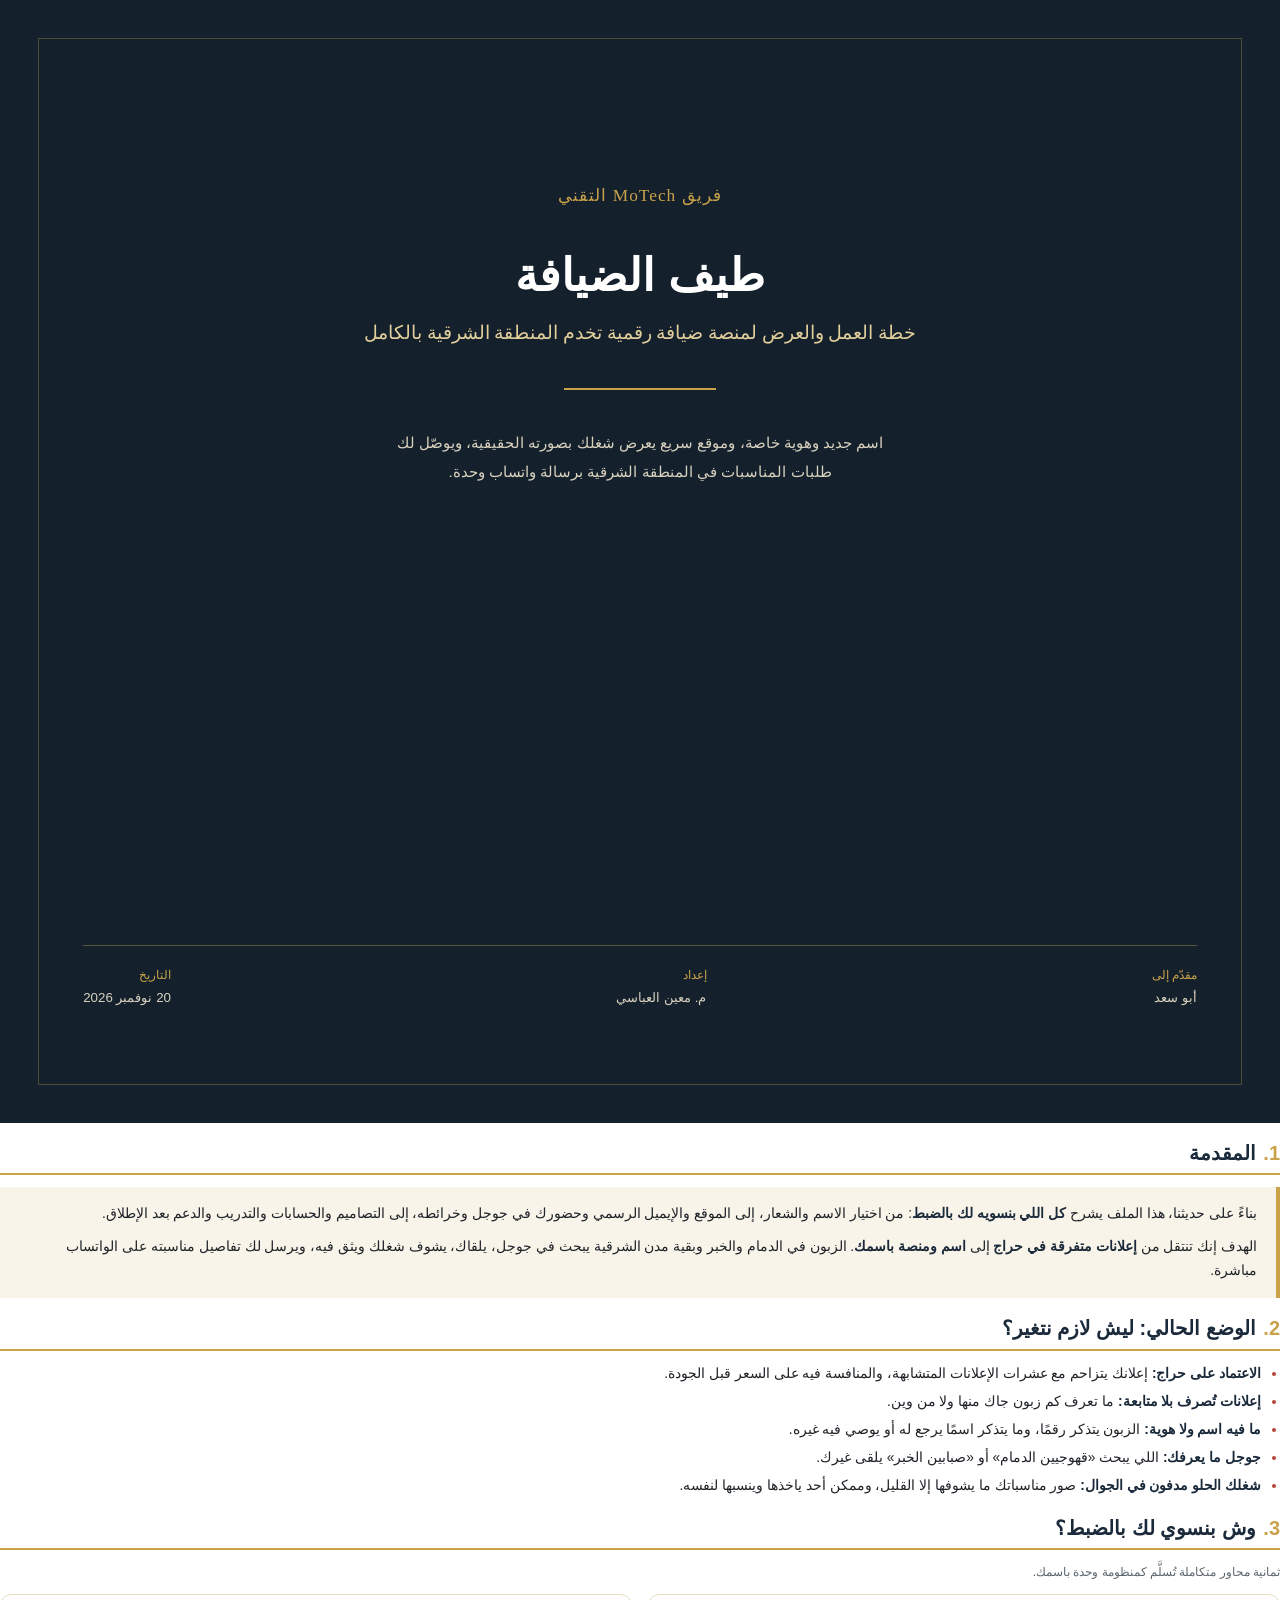
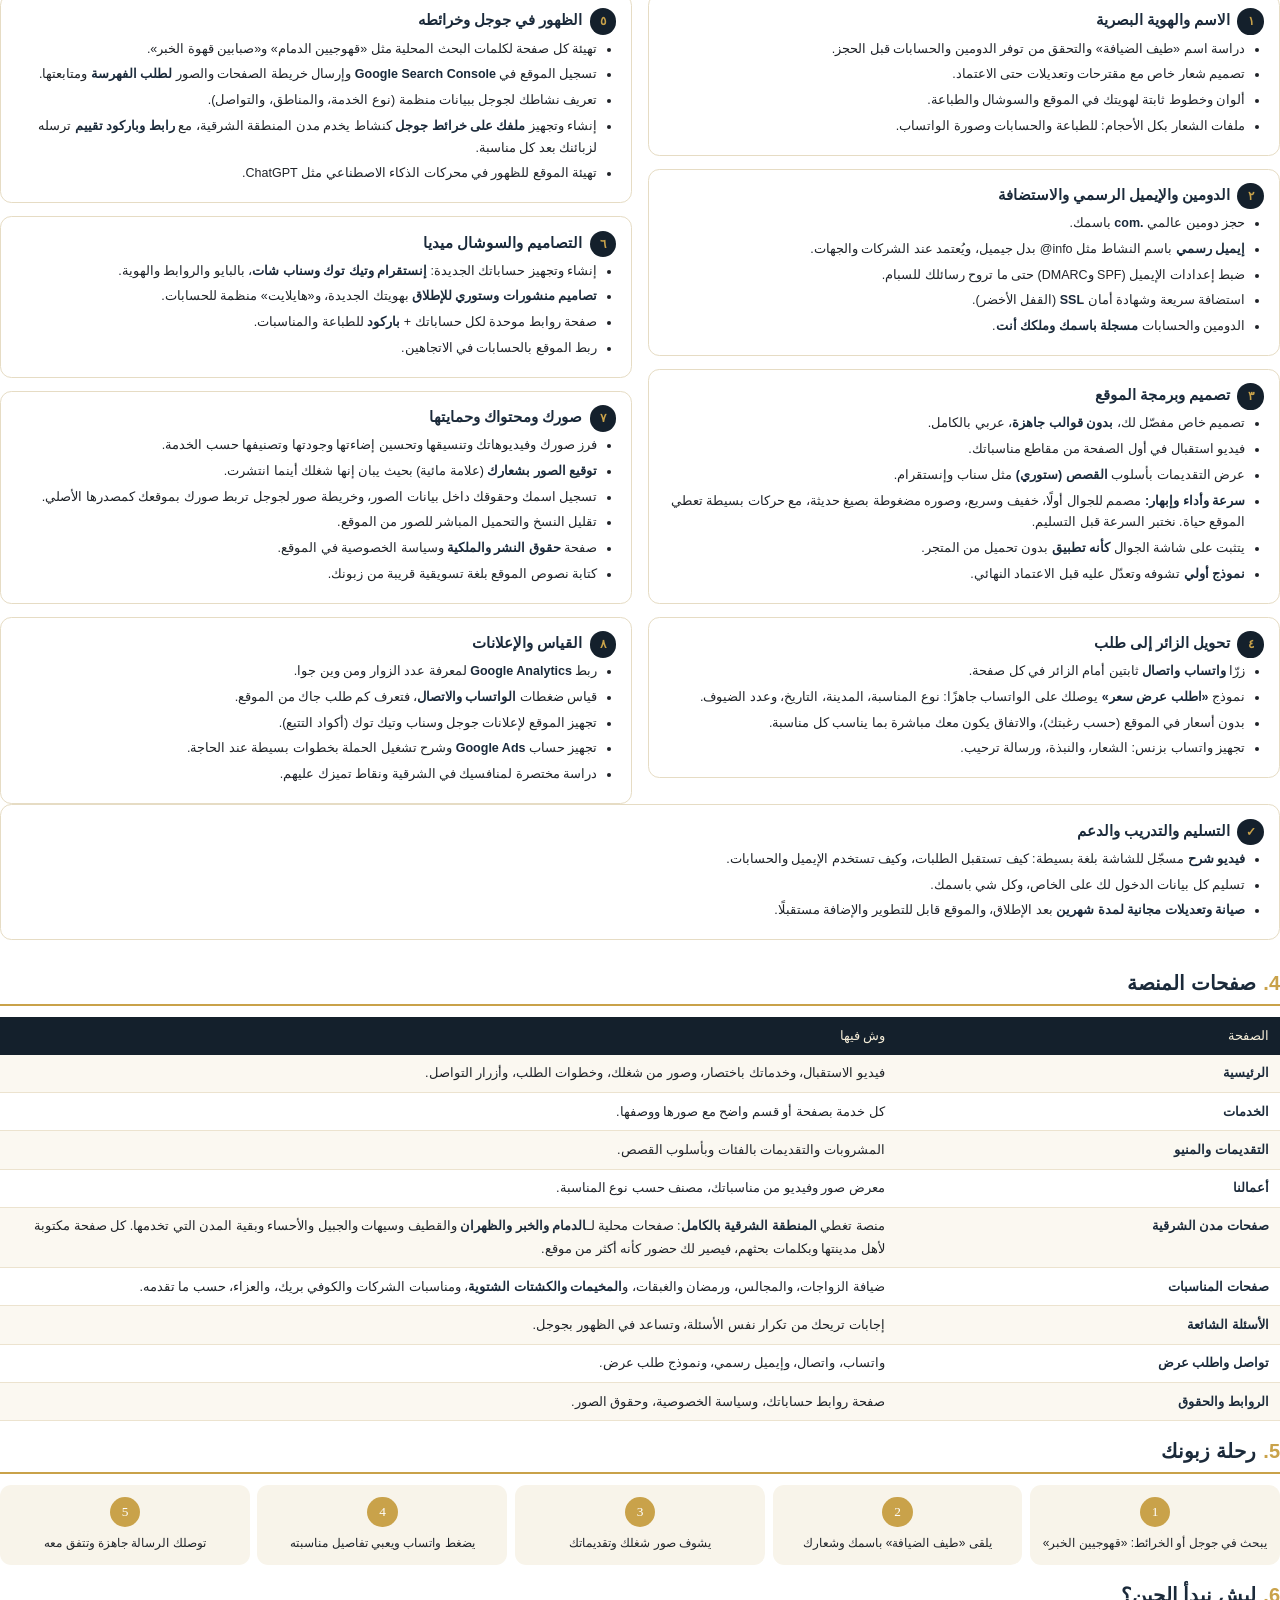
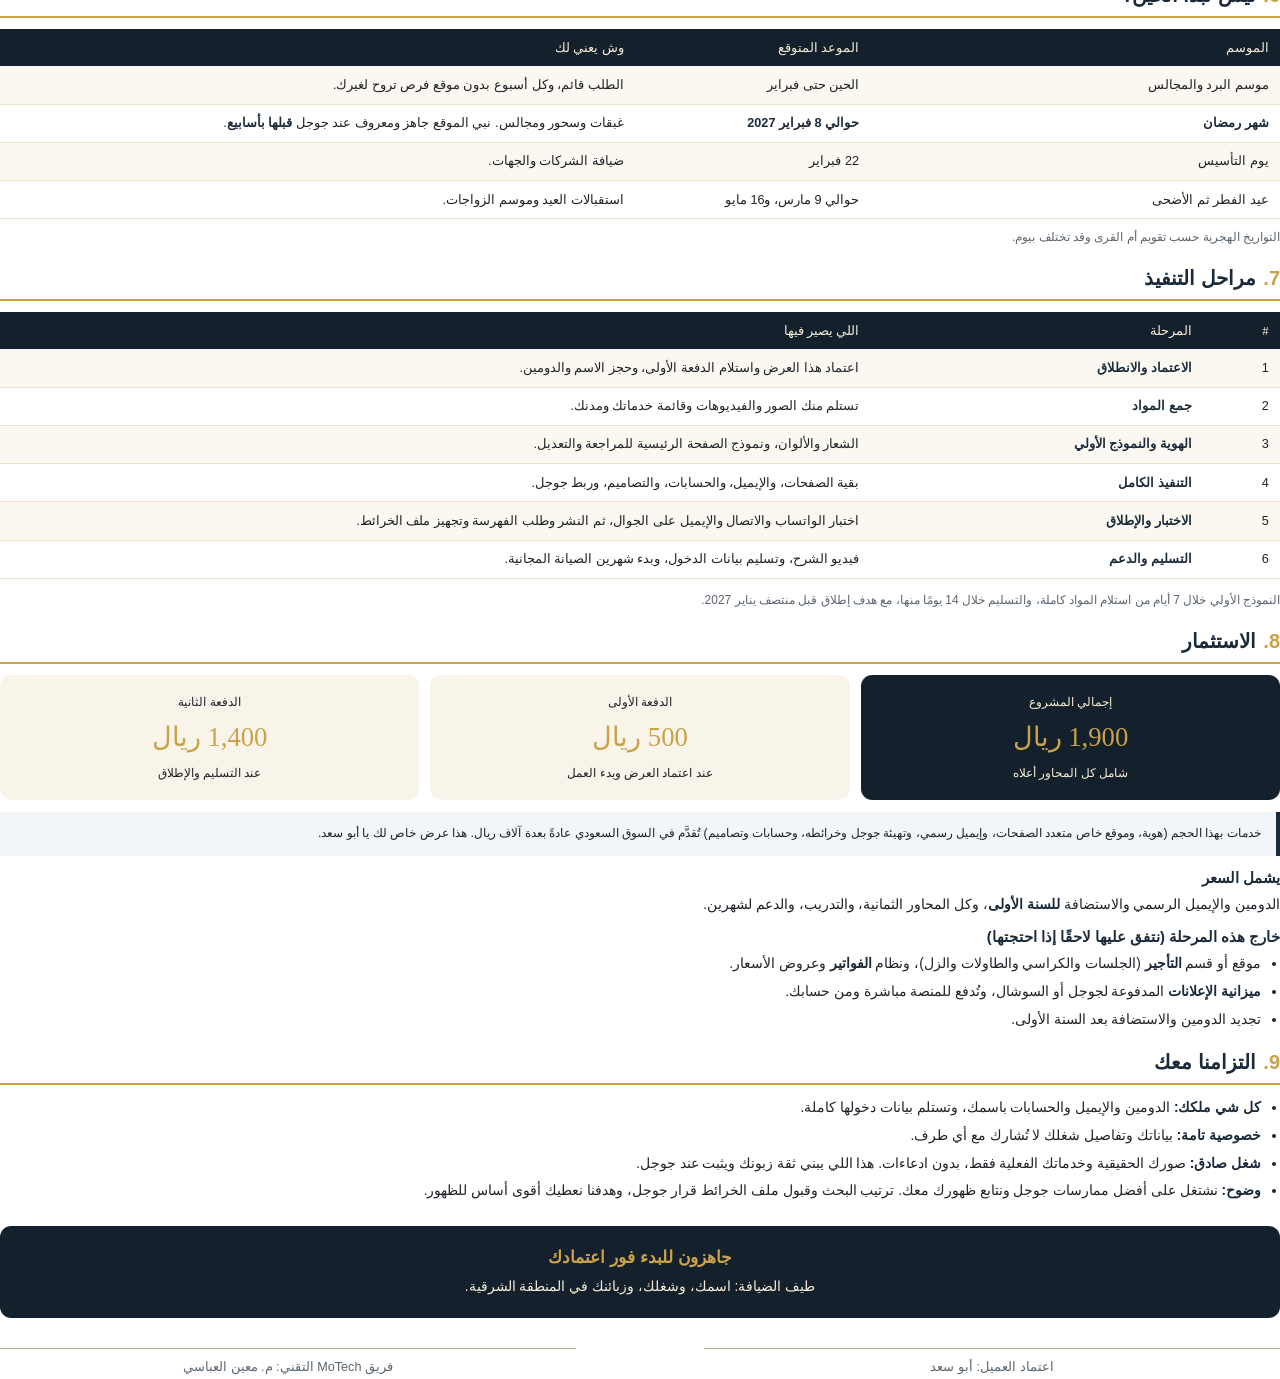
==== docs/client/offer/tayf-offer.html @ b2ce539a "Add client-ready Tayf offer PDF, client requests message, and three-site comparison" ====
<!DOCTYPE html>
<html lang="ar" dir="rtl">
<head>
<meta charset="utf-8">
<title>خطة العمل والعرض — موقع طيف الضيافة</title>
<style>
@page { size: A4; margin: 16mm 15mm 18mm 15mm;
  @bottom-center { content: "طيف الضيافة — خطة العمل والعرض  |  صفحة " counter(page) " من " counter(pages); font-family: "Noto Sans Arabic"; font-size: 8pt; color: #8a7a55; } }
@page :first { margin: 0; @bottom-center { content: none; } }
* { box-sizing: border-box; }
body { font-family: "Noto Sans Arabic", sans-serif; font-size: 10.3pt; line-height: 1.75; color: #1f2328; margin: 0; }
h1, h2, h3 { font-family: "Noto Kufi Arabic", sans-serif; line-height: 1.5; margin: 0; }
h2 { font-size: 15pt; color: #1b2a3a; margin: 4mm 0 3mm; padding-bottom: 1.5mm; border-bottom: 2px solid #c9a24a; }
h2 .n { color: #c9a24a; margin-left: 2mm; }
h3 { font-size: 11pt; color: #1b2a3a; margin-bottom: 1mm; }
p { margin: 0 0 2.5mm; }
ul { margin: 0; padding: 0 5mm 0 0; }
li { margin-bottom: 1mm; }
b { color: #1b2a3a; }
.gold { color: #b08a35; }
.muted { color: #5c6670; font-size: 9pt; }

/* cover */
.cover { height: 297mm; background: #14202c; color: #f4ecd8; position: relative; padding: 0 22mm; page-break-after: always; }
.cover .frame { position: absolute; inset: 10mm; border: 1px solid #c9a24a55; }
.cover .top { padding-top: 48mm; text-align: center; }
.cover .mark { font-family: "Noto Kufi Arabic"; font-size: 13pt; letter-spacing: 1px; color: #c9a24a; }
.cover h1 { font-size: 34pt; color: #fff; margin: 8mm 0 2mm; }
.cover .sub { font-size: 14pt; color: #e3cf9c; font-family: "Noto Kufi Arabic"; }
.cover .line { width: 40mm; height: 2px; background: #c9a24a; margin: 10mm auto; }
.cover .lead { font-size: 11.5pt; color: #d9d2bf; max-width: 140mm; margin: 0 auto; text-align: center; line-height: 1.9; }
.cover .meta { position: absolute; bottom: 30mm; left: 22mm; right: 22mm; display: flex; justify-content: space-between; font-size: 10pt; color: #d9d2bf; border-top: 1px solid #c9a24a66; padding-top: 5mm; }
.cover .meta b { color: #c9a24a; display: block; font-family: "Noto Kufi Arabic"; font-size: 9pt; font-weight: normal; }

/* boxes */
.intro { background: #f8f4ea; border-right: 4px solid #c9a24a; padding: 4mm 5mm; margin-bottom: 4mm; }
.grid2 { column-count: 2; column-gap: 4mm; }
.card { display: block; width: 100%; margin: 0 0 3.5mm; border: 1px solid #e6dcc4; border-radius: 3mm; padding: 3.5mm 4mm; background: #fff; break-inside: avoid; page-break-inside: avoid; }
.card h3 .ic { display: inline-block; width: 7mm; height: 7mm; line-height: 7mm; text-align: center; border-radius: 50%; background: #14202c; color: #c9a24a; font-size: 9pt; margin-left: 2mm; }
.card ul { font-size: 9.4pt; }
.card.wide { column-span: all; }
.problems li::marker { color: #b5473a; }
.pill { display: inline-block; background: #14202c; color: #f4ecd8; border-radius: 10mm; padding: 0.5mm 3.5mm; font-size: 8.5pt; margin: 0 0 1.5mm 1.5mm; }

table { width: 100%; border-collapse: collapse; margin: 2mm 0 3mm; font-size: 9.5pt; page-break-inside: avoid; }
th { background: #14202c; color: #f4ecd8; font-family: "Noto Kufi Arabic"; font-weight: normal; padding: 2mm 3mm; text-align: right; }
td { border-bottom: 1px solid #ece3cf; padding: 2mm 3mm; vertical-align: top; }
tr:nth-child(even) td { background: #fbf8f1; }

.journey { display: flex; gap: 2mm; margin: 3mm 0 4mm; page-break-inside: avoid; }
.step { flex: 1; text-align: center; background: #f8f4ea; border-radius: 3mm; padding: 3mm 2mm; font-size: 9pt; position: relative; }
.step .num { display: block; width: 8mm; height: 8mm; line-height: 8mm; margin: 0 auto 1.5mm; border-radius: 50%; background: #c9a24a; color: #fff; font-family: "Noto Kufi Arabic"; font-size: 10pt; }

.price { display: flex; gap: 3mm; margin: 3mm 0; page-break-inside: avoid; }
.price .box { flex: 1; border-radius: 3mm; padding: 4mm; text-align: center; background: #f8f4ea; }
.price .box.main { background: #14202c; color: #f4ecd8; }
.price .big { font-family: "Noto Kufi Arabic"; font-size: 20pt; display: block; color: #c9a24a; }
.price .lbl { font-size: 9pt; }
.note { background: #f3f6f9; border-right: 4px solid #1b2a3a; padding: 3mm 4mm; font-size: 9.3pt; margin: 3mm 0; page-break-inside: avoid; }
.pb { page-break-before: always; }
.closing { text-align: center; margin-top: 6mm; padding: 5mm; background: #14202c; color: #f4ecd8; border-radius: 3mm; page-break-inside: avoid; }
.closing h3 { color: #c9a24a; font-size: 13pt; }
.sign { display: flex; justify-content: space-between; margin-top: 8mm; font-size: 9.5pt; page-break-inside: avoid; }
.sign div { width: 45%; border-top: 1px solid #b9ad8f; padding-top: 2mm; text-align: center; color: #5c6670; }
</style>
</head>
<body>

<!-- ============ COVER ============ -->
<section class="cover">
  <div class="frame"></div>
  <div class="top">
    <div class="mark">فريق MoTech التقني</div>
    <h1>طيف الضيافة</h1>
    <div class="sub">خطة العمل والعرض لمنصة ضيافة رقمية تخدم المنطقة الشرقية بالكامل</div>
    <div class="line"></div>
    <p class="lead">اسم جديد وهوية خاصة، وموقع سريع يعرض شغلك بصورته الحقيقية، ويوصّل لك طلبات المناسبات في المنطقة الشرقية برسالة واتساب وحدة.</p>
  </div>
  <div class="meta">
    <div><b>مقدّم إلى</b>أبو سعد</div>
    <div><b>إعداد</b>م. معين العباسي</div>
    <div><b>التاريخ</b>20 نوفمبر 2026</div>
  </div>
</section>

<!-- ============ 1. INTRO ============ -->
<h2><span class="n">1.</span>المقدمة</h2>
<div class="intro">
  <p>بناءً على حديثنا، هذا الملف يشرح <b>كل اللي بنسويه لك بالضبط</b>: من اختيار الاسم والشعار، إلى الموقع والإيميل الرسمي وحضورك في جوجل وخرائطه، إلى التصاميم والحسابات والتدريب والدعم بعد الإطلاق.</p>
  <p style="margin:0">الهدف إنك تنتقل من <b>إعلانات متفرقة في حراج</b> إلى <b>اسم ومنصة باسمك</b>. الزبون في الدمام والخبر وبقية مدن الشرقية يبحث في جوجل، يلقاك، يشوف شغلك ويثق فيه، ويرسل لك تفاصيل مناسبته على الواتساب مباشرة.</p>
</div>

<h2><span class="n">2.</span>الوضع الحالي: ليش لازم نتغير؟</h2>
<ul class="problems">
  <li><b>الاعتماد على حراج:</b> إعلانك يتزاحم مع عشرات الإعلانات المتشابهة، والمنافسة فيه على السعر قبل الجودة.</li>
  <li><b>إعلانات تُصرف بلا متابعة:</b> ما تعرف كم زبون جاك منها ولا من وين.</li>
  <li><b>ما فيه اسم ولا هوية:</b> الزبون يتذكر رقمًا، وما يتذكر اسمًا يرجع له أو يوصي فيه غيره.</li>
  <li><b>جوجل ما يعرفك:</b> اللي يبحث «قهوجيين الدمام» أو «صبابين الخبر» يلقى غيرك.</li>
  <li><b>شغلك الحلو مدفون في الجوال:</b> صور مناسباتك ما يشوفها إلا القليل، وممكن أحد ياخذها وينسبها لنفسه.</li>
</ul>

<!-- ============ 3. SCOPE ============ -->
<h2 class="pb"><span class="n">3.</span>وش بنسوي لك بالضبط؟</h2>
<p class="muted" style="margin-bottom:3mm">ثمانية محاور متكاملة تُسلَّم كمنظومة وحدة باسمك.</p>

<div class="grid2">
  <div class="card">
    <h3><span class="ic">١</span>الاسم والهوية البصرية</h3>
    <ul>
      <li>دراسة اسم «طيف الضيافة» والتحقق من توفر الدومين والحسابات قبل الحجز.</li>
      <li>تصميم شعار خاص مع مقترحات وتعديلات حتى الاعتماد.</li>
      <li>ألوان وخطوط ثابتة لهويتك في الموقع والسوشال والطباعة.</li>
      <li>ملفات الشعار بكل الأحجام: للطباعة والحسابات وصورة الواتساب.</li>
    </ul>
  </div>
  <div class="card">
    <h3><span class="ic">٢</span>الدومين والإيميل الرسمي والاستضافة</h3>
    <ul>
      <li>حجز دومين عالمي <b>.com</b> باسمك.</li>
      <li><b>إيميل رسمي</b> باسم النشاط مثل info@ بدل جيميل، ويُعتمد عند الشركات والجهات.</li>
      <li>ضبط إعدادات الإيميل (SPF وDMARC) حتى ما تروح رسائلك للسبام.</li>
      <li>استضافة سريعة وشهادة أمان <b>SSL</b> (القفل الأخضر).</li>
      <li>الدومين والحسابات <b>مسجلة باسمك وملكك أنت</b>.</li>
    </ul>
  </div>
  <div class="card">
    <h3><span class="ic">٣</span>تصميم وبرمجة الموقع</h3>
    <ul>
      <li>تصميم خاص مفصّل لك، <b>بدون قوالب جاهزة</b>، عربي بالكامل.</li>
      <li>فيديو استقبال في أول الصفحة من مقاطع مناسباتك.</li>
      <li>عرض التقديمات بأسلوب <b>القصص (ستوري)</b> مثل سناب وإنستقرام.</li>
      <li><b>سرعة وأداء وإبهار:</b> مصمم للجوال أولًا، خفيف وسريع، وصوره مضغوطة بصيغ حديثة، مع حركات بسيطة تعطي الموقع حياة. نختبر السرعة قبل التسليم.</li>
      <li>يتثبت على شاشة الجوال <b>كأنه تطبيق</b> بدون تحميل من المتجر.</li>
      <li><b>نموذج أولي</b> تشوفه وتعدّل عليه قبل الاعتماد النهائي.</li>
    </ul>
  </div>
  <div class="card">
    <h3><span class="ic">٤</span>تحويل الزائر إلى طلب</h3>
    <ul>
      <li>زرّا <b>واتساب واتصال</b> ثابتين أمام الزائر في كل صفحة.</li>
      <li>نموذج <b>«اطلب عرض سعر»</b> يوصلك على الواتساب جاهزًا: نوع المناسبة، المدينة، التاريخ، وعدد الضيوف.</li>
      <li>بدون أسعار في الموقع (حسب رغبتك)، والاتفاق يكون معك مباشرة بما يناسب كل مناسبة.</li>
      <li>تجهيز واتساب بزنس: الشعار، والنبذة، ورسالة ترحيب.</li>
    </ul>
  </div>
  <div class="card">
    <h3><span class="ic">٥</span>الظهور في جوجل وخرائطه</h3>
    <ul>
      <li>تهيئة كل صفحة لكلمات البحث المحلية مثل «قهوجيين الدمام» و«صبابين قهوة الخبر».</li>
      <li>تسجيل الموقع في <b>Google Search Console</b> وإرسال خريطة الصفحات والصور <b>لطلب الفهرسة</b> ومتابعتها.</li>
      <li>تعريف نشاطك لجوجل ببيانات منظمة (نوع الخدمة، والمناطق، والتواصل).</li>
      <li>إنشاء وتجهيز <b>ملفك على خرائط جوجل</b> كنشاط يخدم مدن المنطقة الشرقية، مع <b>رابط وباركود تقييم</b> ترسله لزبائنك بعد كل مناسبة.</li>
      <li>تهيئة الموقع للظهور في محركات الذكاء الاصطناعي مثل ChatGPT.</li>
    </ul>
  </div>
  <div class="card">
    <h3><span class="ic">٦</span>التصاميم والسوشال ميديا</h3>
    <ul>
      <li>إنشاء وتجهيز حساباتك الجديدة: <b>إنستقرام وتيك توك وسناب شات</b>، بالبايو والروابط والهوية.</li>
      <li><b>تصاميم منشورات وستوري للإطلاق</b> بهويتك الجديدة، و«هايلايت» منظمة للحسابات.</li>
      <li>صفحة روابط موحدة لكل حساباتك + <b>باركود</b> للطباعة والمناسبات.</li>
      <li>ربط الموقع بالحسابات في الاتجاهين.</li>
    </ul>
  </div>
  <div class="card">
    <h3><span class="ic">٧</span>صورك ومحتواك وحمايتها</h3>
    <ul>
      <li>فرز صورك وفيديوهاتك وتنسيقها وتحسين إضاءتها وجودتها وتصنيفها حسب الخدمة.</li>
      <li><b>توقيع الصور بشعارك</b> (علامة مائية) بحيث يبان إنها شغلك أينما انتشرت.</li>
      <li>تسجيل اسمك وحقوقك داخل بيانات الصور، وخريطة صور لجوجل تربط صورك بموقعك كمصدرها الأصلي.</li>
      <li>تقليل النسخ والتحميل المباشر للصور من الموقع.</li>
      <li>صفحة <b>حقوق النشر والملكية</b> وسياسة الخصوصية في الموقع.</li>
      <li>كتابة نصوص الموقع بلغة تسويقية قريبة من زبونك.</li>
    </ul>
  </div>
  <div class="card">
    <h3><span class="ic">٨</span>القياس والإعلانات</h3>
    <ul>
      <li>ربط <b>Google Analytics</b> لمعرفة عدد الزوار ومن وين جوا.</li>
      <li>قياس ضغطات <b>الواتساب والاتصال</b>، فتعرف كم طلب جاك من الموقع.</li>
      <li>تجهيز الموقع لإعلانات جوجل وسناب وتيك توك (أكواد التتبع).</li>
      <li>تجهيز حساب <b>Google Ads</b> وشرح تشغيل الحملة بخطوات بسيطة عند الحاجة.</li>
      <li>دراسة مختصرة لمنافسيك في الشرقية ونقاط تميزك عليهم.</li>
    </ul>
  </div>
  <div class="card wide">
    <h3><span class="ic">✓</span>التسليم والتدريب والدعم</h3>
    <ul>
      <li><b>فيديو شرح</b> مسجّل للشاشة بلغة بسيطة: كيف تستقبل الطلبات، وكيف تستخدم الإيميل والحسابات.</li>
      <li>تسليم كل بيانات الدخول لك على الخاص، وكل شي باسمك.</li>
      <li><b>صيانة وتعديلات مجانية لمدة شهرين</b> بعد الإطلاق، والموقع قابل للتطوير والإضافة مستقبلًا.</li>
    </ul>
  </div>
</div>

<!-- ============ 4. PAGES ============ -->
<h2 class="pb"><span class="n">4.</span>صفحات المنصة</h2>
<table>
  <tr><th style="width:30%">الصفحة</th><th>وش فيها</th></tr>
  <tr><td><b>الرئيسية</b></td><td>فيديو الاستقبال، وخدماتك باختصار، وصور من شغلك، وخطوات الطلب، وأزرار التواصل.</td></tr>
  <tr><td><b>الخدمات</b></td><td>كل خدمة بصفحة أو قسم واضح مع صورها ووصفها.</td></tr>
  <tr><td><b>التقديمات والمنيو</b></td><td>المشروبات والتقديمات بالفئات وبأسلوب القصص.</td></tr>
  <tr><td><b>أعمالنا</b></td><td>معرض صور وفيديو من مناسباتك، مصنف حسب نوع المناسبة.</td></tr>
  <tr><td><b>صفحات مدن الشرقية</b></td><td>منصة تغطي <b>المنطقة الشرقية بالكامل</b>: صفحات محلية لـ<b>الدمام والخبر والظهران</b> والقطيف وسيهات والجبيل والأحساء وبقية المدن التي تخدمها. كل صفحة مكتوبة لأهل مدينتها وبكلمات بحثهم، فيصير لك حضور كأنه أكثر من موقع.</td></tr>
  <tr><td><b>صفحات المناسبات</b></td><td>ضيافة الزواجات، والمجالس، ورمضان والغبقات، و<b>المخيمات والكشتات الشتوية</b>، ومناسبات الشركات والكوفي بريك، والعزاء، حسب ما تقدمه.</td></tr>
  <tr><td><b>الأسئلة الشائعة</b></td><td>إجابات تريحك من تكرار نفس الأسئلة، وتساعد في الظهور بجوجل.</td></tr>
  <tr><td><b>تواصل واطلب عرض</b></td><td>واتساب، واتصال، وإيميل رسمي، ونموذج طلب عرض.</td></tr>
  <tr><td><b>الروابط والحقوق</b></td><td>صفحة روابط حساباتك، وسياسة الخصوصية، وحقوق الصور.</td></tr>
</table>

<h2><span class="n">5.</span>رحلة زبونك</h2>
<div class="journey">
  <div class="step"><span class="num">1</span>يبحث في جوجل أو الخرائط: «قهوجيين الخبر»</div>
  <div class="step"><span class="num">2</span>يلقى «طيف الضيافة» باسمك وشعارك</div>
  <div class="step"><span class="num">3</span>يشوف صور شغلك وتقديماتك</div>
  <div class="step"><span class="num">4</span>يضغط واتساب ويعبي تفاصيل مناسبته</div>
  <div class="step"><span class="num">5</span>توصلك الرسالة جاهزة وتتفق معه</div>
</div>

<h2><span class="n">6.</span>ليش نبدأ الحين؟</h2>
<table>
  <tr><th style="width:32%">الموسم</th><th>الموعد المتوقع</th><th>وش يعني لك</th></tr>
  <tr><td>موسم البرد والمجالس</td><td>الحين حتى فبراير</td><td>الطلب قائم، وكل أسبوع بدون موقع فرص تروح لغيرك.</td></tr>
  <tr><td><b>شهر رمضان</b></td><td><b>حوالي 8 فبراير 2027</b></td><td>غبقات وسحور ومجالس. نبي الموقع جاهز ومعروف عند جوجل <b>قبلها بأسابيع</b>.</td></tr>
  <tr><td>يوم التأسيس</td><td>22 فبراير</td><td>ضيافة الشركات والجهات.</td></tr>
  <tr><td>عيد الفطر ثم الأضحى</td><td>حوالي 9 مارس، و16 مايو</td><td>استقبالات العيد وموسم الزواجات.</td></tr>
</table>
<p class="muted" style="margin-top:-1mm">التواريخ الهجرية حسب تقويم أم القرى وقد تختلف بيوم.</p>

<!-- ============ 7. PHASES ============ -->
<h2><span class="n">7.</span>مراحل التنفيذ</h2>
<table>
  <tr><th style="width:6%">#</th><th style="width:26%">المرحلة</th><th>اللي يصير فيها</th></tr>
  <tr><td>1</td><td><b>الاعتماد والانطلاق</b></td><td>اعتماد هذا العرض واستلام الدفعة الأولى، وحجز الاسم والدومين.</td></tr>
  <tr><td>2</td><td><b>جمع المواد</b></td><td>تستلم منك الصور والفيديوهات وقائمة خدماتك ومدنك.</td></tr>
  <tr><td>3</td><td><b>الهوية والنموذج الأولي</b></td><td>الشعار والألوان، ونموذج الصفحة الرئيسية للمراجعة والتعديل.</td></tr>
  <tr><td>4</td><td><b>التنفيذ الكامل</b></td><td>بقية الصفحات، والإيميل، والحسابات، والتصاميم، وربط جوجل.</td></tr>
  <tr><td>5</td><td><b>الاختبار والإطلاق</b></td><td>اختبار الواتساب والاتصال والإيميل على الجوال، ثم النشر وطلب الفهرسة وتجهيز ملف الخرائط.</td></tr>
  <tr><td>6</td><td><b>التسليم والدعم</b></td><td>فيديو الشرح، وتسليم بيانات الدخول، وبدء شهرين الصيانة المجانية.</td></tr>
</table>
<p class="muted">النموذج الأولي خلال 7 أيام من استلام المواد كاملة، والتسليم خلال 14 يومًا منها، مع هدف إطلاق قبل منتصف يناير 2027.</p>

<!-- ============ 8. INVESTMENT ============ -->
<h2><span class="n">8.</span>الاستثمار</h2>
<div class="price">
  <div class="box main"><span class="lbl">إجمالي المشروع</span><span class="big">1,900 ريال</span><span class="lbl">شامل كل المحاور أعلاه</span></div>
  <div class="box"><span class="lbl">الدفعة الأولى</span><span class="big">500 ريال</span><span class="lbl">عند اعتماد العرض وبدء العمل</span></div>
  <div class="box"><span class="lbl">الدفعة الثانية</span><span class="big">1,400 ريال</span><span class="lbl">عند التسليم والإطلاق</span></div>
</div>
<div class="note">خدمات بهذا الحجم (هوية، وموقع خاص متعدد الصفحات، وإيميل رسمي، وتهيئة جوجل وخرائطه، وحسابات وتصاميم) تُقدَّم في السوق السعودي عادةً بعدة آلاف ريال. هذا عرض خاص لك يا أبو سعد.</div>

<h3 style="margin-top:3mm">يشمل السعر</h3>
<p>الدومين والإيميل الرسمي والاستضافة <b>للسنة الأولى</b>، وكل المحاور الثمانية، والتدريب، والدعم لشهرين.</p>
<h3>خارج هذه المرحلة (نتفق عليها لاحقًا إذا احتجتها)</h3>
<ul>
  <li>موقع أو قسم <b>التأجير</b> (الجلسات والكراسي والطاولات والزل)، ونظام <b>الفواتير</b> وعروض الأسعار.</li>
  <li><b>ميزانية الإعلانات</b> المدفوعة لجوجل أو السوشال، وتُدفع للمنصة مباشرة ومن حسابك.</li>
  <li>تجديد الدومين والاستضافة بعد السنة الأولى.</li>
</ul>

<h2><span class="n">9.</span>التزامنا معك</h2>
<ul>
  <li><b>كل شي ملكك:</b> الدومين والإيميل والحسابات باسمك، وتستلم بيانات دخولها كاملة.</li>
  <li><b>خصوصية تامة:</b> بياناتك وتفاصيل شغلك لا تُشارك مع أي طرف.</li>
  <li><b>شغل صادق:</b> صورك الحقيقية وخدماتك الفعلية فقط، بدون ادعاءات. هذا اللي يبني ثقة زبونك ويثبت عند جوجل.</li>
  <li><b>وضوح:</b> نشتغل على أفضل ممارسات جوجل ونتابع ظهورك معك. ترتيب البحث وقبول ملف الخرائط قرار جوجل، وهدفنا نعطيك أقوى أساس للظهور.</li>
</ul>

<div class="closing">
  <h3>جاهزون للبدء فور اعتمادك</h3>
  <p style="margin:0">طيف الضيافة: اسمك، وشغلك، وزبائنك في المنطقة الشرقية.</p>
</div>

<div class="sign">
  <div>اعتماد العميل: أبو سعد</div>
  <div>فريق MoTech التقني: م. معين العباسي</div>
</div>

</body>
</html>
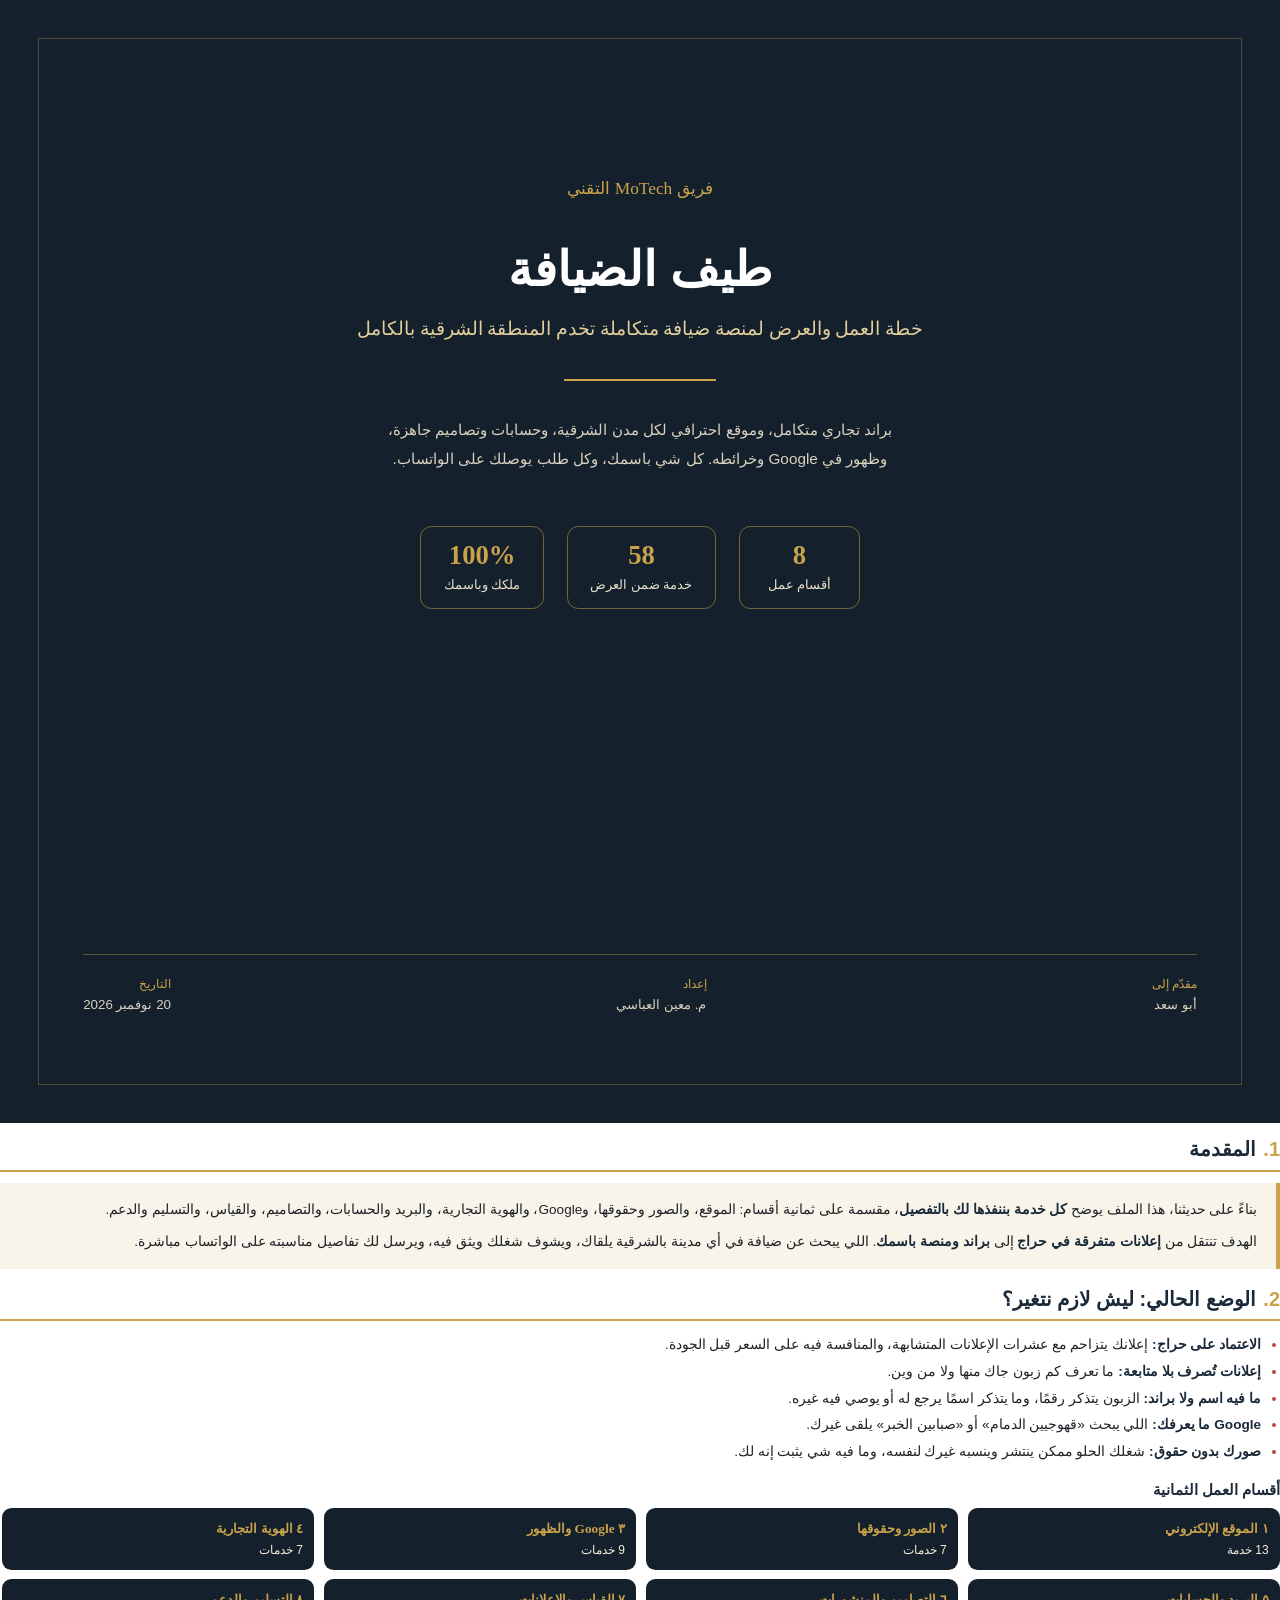
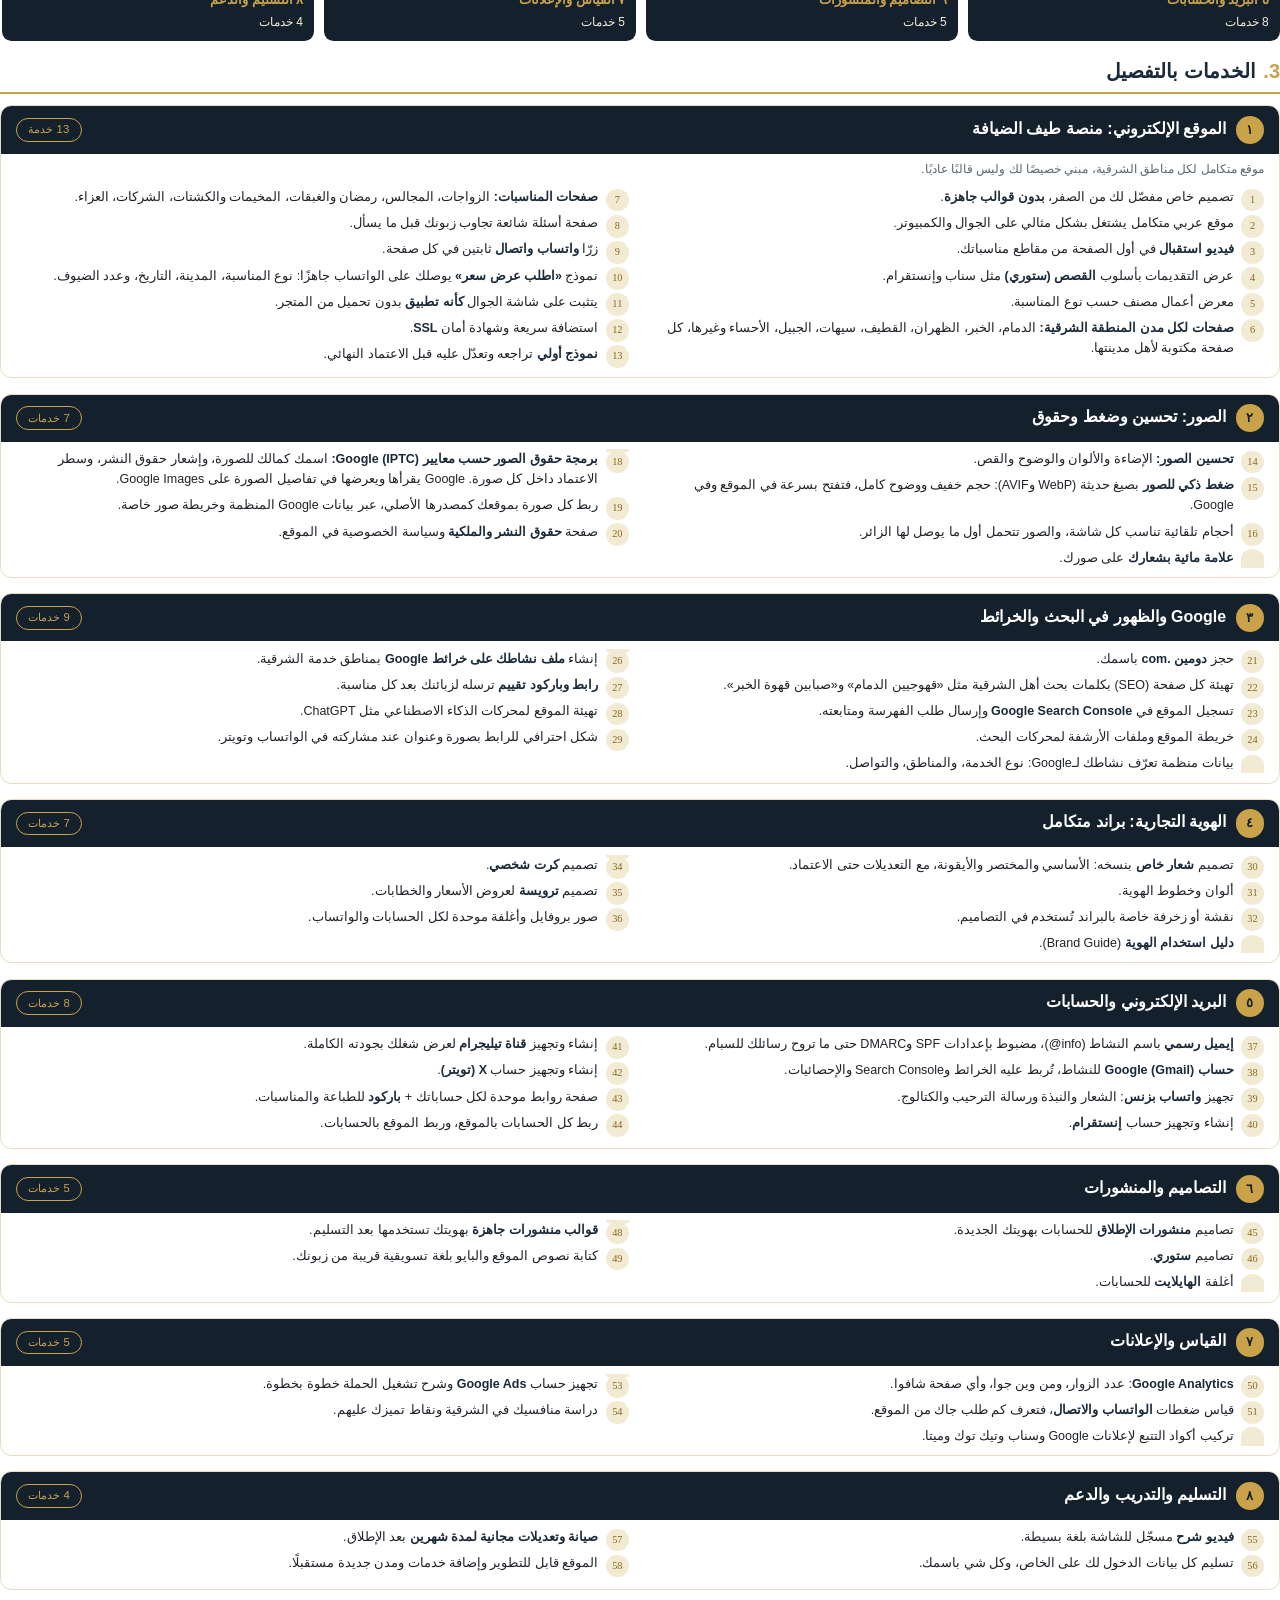
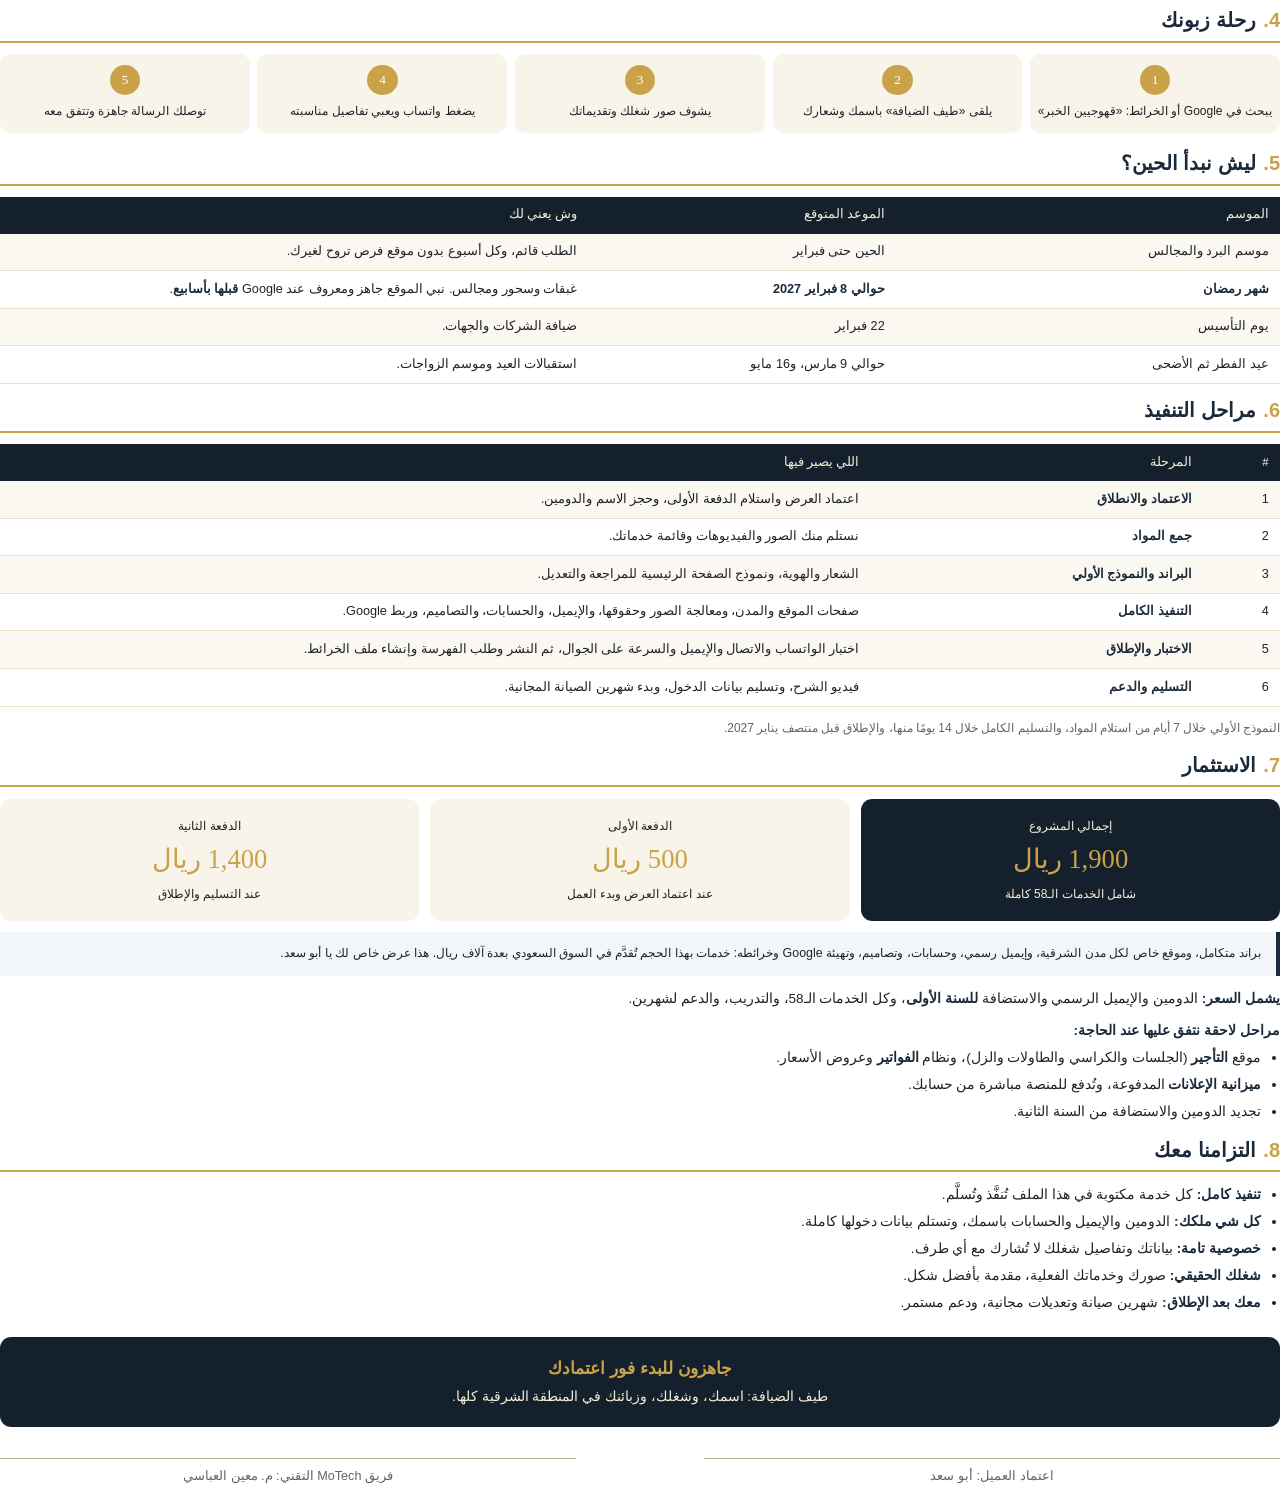
==== commit 1e5e31e8: "Rewrite Tayf offer: 58 services in 8 categories, IPTC image rights, brand identity, Gmail/Instagram/" ====
--- a/docs/client/offer/tayf-offer.html
+++ b/docs/client/offer/tayf-offer.html
@@ -2,45 +2,59 @@
 <html lang="ar" dir="rtl">
 <head>
 <meta charset="utf-8">
-<title>خطة العمل والعرض — موقع طيف الضيافة</title>
+<title>خطة العمل والعرض — منصة طيف الضيافة</title>
 <style>
-@page { size: A4; margin: 16mm 15mm 18mm 15mm;
+@page { size: A4; margin: 15mm 14mm 17mm 14mm;
   @bottom-center { content: "طيف الضيافة — خطة العمل والعرض  |  صفحة " counter(page) " من " counter(pages); font-family: "Noto Sans Arabic"; font-size: 8pt; color: #8a7a55; } }
 @page :first { margin: 0; @bottom-center { content: none; } }
 * { box-sizing: border-box; }
-body { font-family: "Noto Sans Arabic", sans-serif; font-size: 10.3pt; line-height: 1.75; color: #1f2328; margin: 0; }
+body { font-family: "Noto Sans Arabic", sans-serif; font-size: 10.2pt; line-height: 1.7; color: #1f2328; margin: 0; counter-reset: svc; }
 h1, h2, h3 { font-family: "Noto Kufi Arabic", sans-serif; line-height: 1.5; margin: 0; }
-h2 { font-size: 15pt; color: #1b2a3a; margin: 4mm 0 3mm; padding-bottom: 1.5mm; border-bottom: 2px solid #c9a24a; }
+h2 { font-size: 15pt; color: #1b2a3a; margin: 3mm 0 3mm; padding-bottom: 1.5mm; border-bottom: 2px solid #c9a24a; }
 h2 .n { color: #c9a24a; margin-left: 2mm; }
 h3 { font-size: 11pt; color: #1b2a3a; margin-bottom: 1mm; }
 p { margin: 0 0 2.5mm; }
 ul { margin: 0; padding: 0 5mm 0 0; }
 li { margin-bottom: 1mm; }
 b { color: #1b2a3a; }
-.gold { color: #b08a35; }
 .muted { color: #5c6670; font-size: 9pt; }
+.pb { page-break-before: always; }
 
 /* cover */
 .cover { height: 297mm; background: #14202c; color: #f4ecd8; position: relative; padding: 0 22mm; page-break-after: always; }
-.cover .frame { position: absolute; inset: 10mm; border: 1px solid #c9a24a55; }
-.cover .top { padding-top: 48mm; text-align: center; }
-.cover .mark { font-family: "Noto Kufi Arabic"; font-size: 13pt; letter-spacing: 1px; color: #c9a24a; }
-.cover h1 { font-size: 34pt; color: #fff; margin: 8mm 0 2mm; }
+.cover .frame { position: absolute; top: 10mm; bottom: 10mm; left: 10mm; right: 10mm; border: 1px solid #c9a24a55; }
+.cover .top { padding-top: 46mm; text-align: center; }
+.cover .mark { font-family: "Noto Kufi Arabic"; font-size: 13pt; color: #c9a24a; }
+.cover h1 { font-size: 36pt; color: #fff; margin: 8mm 0 2mm; }
 .cover .sub { font-size: 14pt; color: #e3cf9c; font-family: "Noto Kufi Arabic"; }
-.cover .line { width: 40mm; height: 2px; background: #c9a24a; margin: 10mm auto; }
+.cover .line { width: 40mm; height: 2px; background: #c9a24a; margin: 9mm auto; }
 .cover .lead { font-size: 11.5pt; color: #d9d2bf; max-width: 140mm; margin: 0 auto; text-align: center; line-height: 1.9; }
-.cover .meta { position: absolute; bottom: 30mm; left: 22mm; right: 22mm; display: flex; justify-content: space-between; font-size: 10pt; color: #d9d2bf; border-top: 1px solid #c9a24a66; padding-top: 5mm; }
+.cover .stats { display: flex; justify-content: center; gap: 6mm; margin-top: 14mm; }
+.cover .stat { border: 1px solid #c9a24a88; border-radius: 3mm; padding: 3mm 6mm; text-align: center; min-width: 32mm; }
+.cover .stat b { display: block; font-family: "Noto Kufi Arabic"; font-size: 20pt; color: #c9a24a; line-height: 1.3; }
+.cover .stat span { font-size: 9.5pt; color: #e8e0cc; }
+.cover .meta { position: absolute; bottom: 28mm; left: 22mm; right: 22mm; display: flex; justify-content: space-between; font-size: 10pt; color: #d9d2bf; border-top: 1px solid #c9a24a66; padding-top: 5mm; }
 .cover .meta b { color: #c9a24a; display: block; font-family: "Noto Kufi Arabic"; font-size: 9pt; font-weight: normal; }
 
-/* boxes */
 .intro { background: #f8f4ea; border-right: 4px solid #c9a24a; padding: 4mm 5mm; margin-bottom: 4mm; }
-.grid2 { column-count: 2; column-gap: 4mm; }
-.card { display: block; width: 100%; margin: 0 0 3.5mm; border: 1px solid #e6dcc4; border-radius: 3mm; padding: 3.5mm 4mm; background: #fff; break-inside: avoid; page-break-inside: avoid; }
-.card h3 .ic { display: inline-block; width: 7mm; height: 7mm; line-height: 7mm; text-align: center; border-radius: 50%; background: #14202c; color: #c9a24a; font-size: 9pt; margin-left: 2mm; }
-.card ul { font-size: 9.4pt; }
-.card.wide { column-span: all; }
 .problems li::marker { color: #b5473a; }
-.pill { display: inline-block; background: #14202c; color: #f4ecd8; border-radius: 10mm; padding: 0.5mm 3.5mm; font-size: 8.5pt; margin: 0 0 1.5mm 1.5mm; }
+
+/* overview of categories */
+.overview { display: flex; flex-wrap: wrap; gap: 2.5mm; margin: 2mm 0 4mm; }
+.ov { width: calc(25% - 2mm); background: #14202c; color: #f4ecd8; border-radius: 2.5mm; padding: 2.5mm 3mm; font-size: 9pt; }
+.ov b { color: #c9a24a; font-family: "Noto Kufi Arabic"; font-size: 10pt; display: block; }
+
+/* service categories */
+.cat { margin: 0 0 4mm; border: 1px solid #e6dcc4; border-radius: 3mm; overflow: hidden; break-inside: avoid; page-break-inside: avoid; }
+.cat-h { background: #14202c; color: #fff; padding: 2.5mm 4mm; display: flex; justify-content: space-between; align-items: center; }
+.cat-h h3 { color: #fff; font-size: 12pt; margin: 0; }
+.cat-h h3 .ic { display: inline-block; width: 7.5mm; height: 7.5mm; line-height: 7.5mm; text-align: center; border-radius: 50%; background: #c9a24a; color: #14202c; font-size: 10pt; margin-left: 2.5mm; }
+.cat-h .cnt { font-size: 8.5pt; color: #c9a24a; border: 1px solid #c9a24a; border-radius: 10mm; padding: 0.3mm 3mm; }
+.cat-d { padding: 1.5mm 4mm 0; font-size: 9pt; color: #5c6670; }
+ol.svc { list-style: none; margin: 0; padding: 2mm 4mm 2.5mm; column-count: 2; column-gap: 6mm; }
+ol.svc li { counter-increment: svc; position: relative; padding-right: 8mm; margin-bottom: 1.6mm; font-size: 9.4pt; line-height: 1.6; break-inside: avoid; }
+ol.svc li::before { content: counter(svc); position: absolute; right: 0; top: 0.4mm; width: 6mm; height: 6mm; line-height: 6mm; text-align: center; border-radius: 50%; background: #f3ead3; color: #8a6a1f; font-size: 7.8pt; font-family: "Noto Kufi Arabic"; }
+ol.svc.one { column-count: 1; }
 
 table { width: 100%; border-collapse: collapse; margin: 2mm 0 3mm; font-size: 9.5pt; page-break-inside: avoid; }
 th { background: #14202c; color: #f4ecd8; font-family: "Noto Kufi Arabic"; font-weight: normal; padding: 2mm 3mm; text-align: right; }
@@ -48,7 +62,7 @@
 tr:nth-child(even) td { background: #fbf8f1; }
 
 .journey { display: flex; gap: 2mm; margin: 3mm 0 4mm; page-break-inside: avoid; }
-.step { flex: 1; text-align: center; background: #f8f4ea; border-radius: 3mm; padding: 3mm 2mm; font-size: 9pt; position: relative; }
+.step { flex: 1; text-align: center; background: #f8f4ea; border-radius: 3mm; padding: 3mm 2mm; font-size: 9pt; }
 .step .num { display: block; width: 8mm; height: 8mm; line-height: 8mm; margin: 0 auto 1.5mm; border-radius: 50%; background: #c9a24a; color: #fff; font-family: "Noto Kufi Arabic"; font-size: 10pt; }
 
 .price { display: flex; gap: 3mm; margin: 3mm 0; page-break-inside: avoid; }
@@ -57,7 +71,6 @@
 .price .big { font-family: "Noto Kufi Arabic"; font-size: 20pt; display: block; color: #c9a24a; }
 .price .lbl { font-size: 9pt; }
 .note { background: #f3f6f9; border-right: 4px solid #1b2a3a; padding: 3mm 4mm; font-size: 9.3pt; margin: 3mm 0; page-break-inside: avoid; }
-.pb { page-break-before: always; }
 .closing { text-align: center; margin-top: 6mm; padding: 5mm; background: #14202c; color: #f4ecd8; border-radius: 3mm; page-break-inside: avoid; }
 .closing h3 { color: #c9a24a; font-size: 13pt; }
 .sign { display: flex; justify-content: space-between; margin-top: 8mm; font-size: 9.5pt; page-break-inside: avoid; }
@@ -72,9 +85,14 @@
   <div class="top">
     <div class="mark">فريق MoTech التقني</div>
     <h1>طيف الضيافة</h1>
-    <div class="sub">خطة العمل والعرض لمنصة ضيافة رقمية تخدم المنطقة الشرقية بالكامل</div>
+    <div class="sub">خطة العمل والعرض لمنصة ضيافة متكاملة تخدم المنطقة الشرقية بالكامل</div>
     <div class="line"></div>
-    <p class="lead">اسم جديد وهوية خاصة، وموقع سريع يعرض شغلك بصورته الحقيقية، ويوصّل لك طلبات المناسبات في المنطقة الشرقية برسالة واتساب وحدة.</p>
+    <p class="lead">براند تجاري متكامل، وموقع احترافي لكل مدن الشرقية، وحسابات وتصاميم جاهزة، وظهور في Google وخرائطه. كل شي باسمك، وكل طلب يوصلك على الواتساب.</p>
+    <div class="stats">
+      <div class="stat"><b>8</b><span>أقسام عمل</span></div>
+      <div class="stat"><b>58</b><span>خدمة ضمن العرض</span></div>
+      <div class="stat"><b>100%</b><span>ملكك وباسمك</span></div>
+    </div>
   </div>
   <div class="meta">
     <div><b>مقدّم إلى</b>أبو سعد</div>
@@ -83,192 +101,204 @@
   </div>
 </section>
 
-<!-- ============ 1. INTRO ============ -->
+<!-- ============ 1-2 ============ -->
 <h2><span class="n">1.</span>المقدمة</h2>
 <div class="intro">
-  <p>بناءً على حديثنا، هذا الملف يشرح <b>كل اللي بنسويه لك بالضبط</b>: من اختيار الاسم والشعار، إلى الموقع والإيميل الرسمي وحضورك في جوجل وخرائطه، إلى التصاميم والحسابات والتدريب والدعم بعد الإطلاق.</p>
-  <p style="margin:0">الهدف إنك تنتقل من <b>إعلانات متفرقة في حراج</b> إلى <b>اسم ومنصة باسمك</b>. الزبون في الدمام والخبر وبقية مدن الشرقية يبحث في جوجل، يلقاك، يشوف شغلك ويثق فيه، ويرسل لك تفاصيل مناسبته على الواتساب مباشرة.</p>
+  <p>بناءً على حديثنا، هذا الملف يوضح <b>كل خدمة بننفذها لك بالتفصيل</b>، مقسمة على ثمانية أقسام: الموقع، والصور وحقوقها، وGoogle، والهوية التجارية، والبريد والحسابات، والتصاميم، والقياس، والتسليم والدعم.</p>
+  <p style="margin:0">الهدف تنتقل من <b>إعلانات متفرقة في حراج</b> إلى <b>براند ومنصة باسمك</b>. اللي يبحث عن ضيافة في أي مدينة بالشرقية يلقاك، ويشوف شغلك ويثق فيه، ويرسل لك تفاصيل مناسبته على الواتساب مباشرة.</p>
 </div>
 
 <h2><span class="n">2.</span>الوضع الحالي: ليش لازم نتغير؟</h2>
 <ul class="problems">
   <li><b>الاعتماد على حراج:</b> إعلانك يتزاحم مع عشرات الإعلانات المتشابهة، والمنافسة فيه على السعر قبل الجودة.</li>
   <li><b>إعلانات تُصرف بلا متابعة:</b> ما تعرف كم زبون جاك منها ولا من وين.</li>
-  <li><b>ما فيه اسم ولا هوية:</b> الزبون يتذكر رقمًا، وما يتذكر اسمًا يرجع له أو يوصي فيه غيره.</li>
-  <li><b>جوجل ما يعرفك:</b> اللي يبحث «قهوجيين الدمام» أو «صبابين الخبر» يلقى غيرك.</li>
-  <li><b>شغلك الحلو مدفون في الجوال:</b> صور مناسباتك ما يشوفها إلا القليل، وممكن أحد ياخذها وينسبها لنفسه.</li>
+  <li><b>ما فيه اسم ولا براند:</b> الزبون يتذكر رقمًا، وما يتذكر اسمًا يرجع له أو يوصي فيه غيره.</li>
+  <li><b>Google ما يعرفك:</b> اللي يبحث «قهوجيين الدمام» أو «صبابين الخبر» يلقى غيرك.</li>
+  <li><b>صورك بدون حقوق:</b> شغلك الحلو ممكن ينتشر وينسبه غيرك لنفسه، وما فيه شي يثبت إنه لك.</li>
 </ul>
 
-<!-- ============ 3. SCOPE ============ -->
-<h2 class="pb"><span class="n">3.</span>وش بنسوي لك بالضبط؟</h2>
-<p class="muted" style="margin-bottom:3mm">ثمانية محاور متكاملة تُسلَّم كمنظومة وحدة باسمك.</p>
-
-<div class="grid2">
-  <div class="card">
-    <h3><span class="ic">١</span>الاسم والهوية البصرية</h3>
-    <ul>
-      <li>دراسة اسم «طيف الضيافة» والتحقق من توفر الدومين والحسابات قبل الحجز.</li>
-      <li>تصميم شعار خاص مع مقترحات وتعديلات حتى الاعتماد.</li>
-      <li>ألوان وخطوط ثابتة لهويتك في الموقع والسوشال والطباعة.</li>
-      <li>ملفات الشعار بكل الأحجام: للطباعة والحسابات وصورة الواتساب.</li>
-    </ul>
-  </div>
-  <div class="card">
-    <h3><span class="ic">٢</span>الدومين والإيميل الرسمي والاستضافة</h3>
-    <ul>
-      <li>حجز دومين عالمي <b>.com</b> باسمك.</li>
-      <li><b>إيميل رسمي</b> باسم النشاط مثل info@ بدل جيميل، ويُعتمد عند الشركات والجهات.</li>
-      <li>ضبط إعدادات الإيميل (SPF وDMARC) حتى ما تروح رسائلك للسبام.</li>
-      <li>استضافة سريعة وشهادة أمان <b>SSL</b> (القفل الأخضر).</li>
-      <li>الدومين والحسابات <b>مسجلة باسمك وملكك أنت</b>.</li>
-    </ul>
-  </div>
-  <div class="card">
-    <h3><span class="ic">٣</span>تصميم وبرمجة الموقع</h3>
-    <ul>
-      <li>تصميم خاص مفصّل لك، <b>بدون قوالب جاهزة</b>، عربي بالكامل.</li>
-      <li>فيديو استقبال في أول الصفحة من مقاطع مناسباتك.</li>
-      <li>عرض التقديمات بأسلوب <b>القصص (ستوري)</b> مثل سناب وإنستقرام.</li>
-      <li><b>سرعة وأداء وإبهار:</b> مصمم للجوال أولًا، خفيف وسريع، وصوره مضغوطة بصيغ حديثة، مع حركات بسيطة تعطي الموقع حياة. نختبر السرعة قبل التسليم.</li>
-      <li>يتثبت على شاشة الجوال <b>كأنه تطبيق</b> بدون تحميل من المتجر.</li>
-      <li><b>نموذج أولي</b> تشوفه وتعدّل عليه قبل الاعتماد النهائي.</li>
-    </ul>
-  </div>
-  <div class="card">
-    <h3><span class="ic">٤</span>تحويل الزائر إلى طلب</h3>
-    <ul>
-      <li>زرّا <b>واتساب واتصال</b> ثابتين أمام الزائر في كل صفحة.</li>
-      <li>نموذج <b>«اطلب عرض سعر»</b> يوصلك على الواتساب جاهزًا: نوع المناسبة، المدينة، التاريخ، وعدد الضيوف.</li>
-      <li>بدون أسعار في الموقع (حسب رغبتك)، والاتفاق يكون معك مباشرة بما يناسب كل مناسبة.</li>
-      <li>تجهيز واتساب بزنس: الشعار، والنبذة، ورسالة ترحيب.</li>
-    </ul>
-  </div>
-  <div class="card">
-    <h3><span class="ic">٥</span>الظهور في جوجل وخرائطه</h3>
-    <ul>
-      <li>تهيئة كل صفحة لكلمات البحث المحلية مثل «قهوجيين الدمام» و«صبابين قهوة الخبر».</li>
-      <li>تسجيل الموقع في <b>Google Search Console</b> وإرسال خريطة الصفحات والصور <b>لطلب الفهرسة</b> ومتابعتها.</li>
-      <li>تعريف نشاطك لجوجل ببيانات منظمة (نوع الخدمة، والمناطق، والتواصل).</li>
-      <li>إنشاء وتجهيز <b>ملفك على خرائط جوجل</b> كنشاط يخدم مدن المنطقة الشرقية، مع <b>رابط وباركود تقييم</b> ترسله لزبائنك بعد كل مناسبة.</li>
-      <li>تهيئة الموقع للظهور في محركات الذكاء الاصطناعي مثل ChatGPT.</li>
-    </ul>
-  </div>
-  <div class="card">
-    <h3><span class="ic">٦</span>التصاميم والسوشال ميديا</h3>
-    <ul>
-      <li>إنشاء وتجهيز حساباتك الجديدة: <b>إنستقرام وتيك توك وسناب شات</b>، بالبايو والروابط والهوية.</li>
-      <li><b>تصاميم منشورات وستوري للإطلاق</b> بهويتك الجديدة، و«هايلايت» منظمة للحسابات.</li>
-      <li>صفحة روابط موحدة لكل حساباتك + <b>باركود</b> للطباعة والمناسبات.</li>
-      <li>ربط الموقع بالحسابات في الاتجاهين.</li>
-    </ul>
-  </div>
-  <div class="card">
-    <h3><span class="ic">٧</span>صورك ومحتواك وحمايتها</h3>
-    <ul>
-      <li>فرز صورك وفيديوهاتك وتنسيقها وتحسين إضاءتها وجودتها وتصنيفها حسب الخدمة.</li>
-      <li><b>توقيع الصور بشعارك</b> (علامة مائية) بحيث يبان إنها شغلك أينما انتشرت.</li>
-      <li>تسجيل اسمك وحقوقك داخل بيانات الصور، وخريطة صور لجوجل تربط صورك بموقعك كمصدرها الأصلي.</li>
-      <li>تقليل النسخ والتحميل المباشر للصور من الموقع.</li>
-      <li>صفحة <b>حقوق النشر والملكية</b> وسياسة الخصوصية في الموقع.</li>
-      <li>كتابة نصوص الموقع بلغة تسويقية قريبة من زبونك.</li>
-    </ul>
-  </div>
-  <div class="card">
-    <h3><span class="ic">٨</span>القياس والإعلانات</h3>
-    <ul>
-      <li>ربط <b>Google Analytics</b> لمعرفة عدد الزوار ومن وين جوا.</li>
-      <li>قياس ضغطات <b>الواتساب والاتصال</b>، فتعرف كم طلب جاك من الموقع.</li>
-      <li>تجهيز الموقع لإعلانات جوجل وسناب وتيك توك (أكواد التتبع).</li>
-      <li>تجهيز حساب <b>Google Ads</b> وشرح تشغيل الحملة بخطوات بسيطة عند الحاجة.</li>
-      <li>دراسة مختصرة لمنافسيك في الشرقية ونقاط تميزك عليهم.</li>
-    </ul>
-  </div>
-  <div class="card wide">
-    <h3><span class="ic">✓</span>التسليم والتدريب والدعم</h3>
-    <ul>
-      <li><b>فيديو شرح</b> مسجّل للشاشة بلغة بسيطة: كيف تستقبل الطلبات، وكيف تستخدم الإيميل والحسابات.</li>
-      <li>تسليم كل بيانات الدخول لك على الخاص، وكل شي باسمك.</li>
-      <li><b>صيانة وتعديلات مجانية لمدة شهرين</b> بعد الإطلاق، والموقع قابل للتطوير والإضافة مستقبلًا.</li>
-    </ul>
-  </div>
-</div>
-
-<!-- ============ 4. PAGES ============ -->
-<h2 class="pb"><span class="n">4.</span>صفحات المنصة</h2>
-<table>
-  <tr><th style="width:30%">الصفحة</th><th>وش فيها</th></tr>
-  <tr><td><b>الرئيسية</b></td><td>فيديو الاستقبال، وخدماتك باختصار، وصور من شغلك، وخطوات الطلب، وأزرار التواصل.</td></tr>
-  <tr><td><b>الخدمات</b></td><td>كل خدمة بصفحة أو قسم واضح مع صورها ووصفها.</td></tr>
-  <tr><td><b>التقديمات والمنيو</b></td><td>المشروبات والتقديمات بالفئات وبأسلوب القصص.</td></tr>
-  <tr><td><b>أعمالنا</b></td><td>معرض صور وفيديو من مناسباتك، مصنف حسب نوع المناسبة.</td></tr>
-  <tr><td><b>صفحات مدن الشرقية</b></td><td>منصة تغطي <b>المنطقة الشرقية بالكامل</b>: صفحات محلية لـ<b>الدمام والخبر والظهران</b> والقطيف وسيهات والجبيل والأحساء وبقية المدن التي تخدمها. كل صفحة مكتوبة لأهل مدينتها وبكلمات بحثهم، فيصير لك حضور كأنه أكثر من موقع.</td></tr>
-  <tr><td><b>صفحات المناسبات</b></td><td>ضيافة الزواجات، والمجالس، ورمضان والغبقات، و<b>المخيمات والكشتات الشتوية</b>، ومناسبات الشركات والكوفي بريك، والعزاء، حسب ما تقدمه.</td></tr>
-  <tr><td><b>الأسئلة الشائعة</b></td><td>إجابات تريحك من تكرار نفس الأسئلة، وتساعد في الظهور بجوجل.</td></tr>
-  <tr><td><b>تواصل واطلب عرض</b></td><td>واتساب، واتصال، وإيميل رسمي، ونموذج طلب عرض.</td></tr>
-  <tr><td><b>الروابط والحقوق</b></td><td>صفحة روابط حساباتك، وسياسة الخصوصية، وحقوق الصور.</td></tr>
-</table>
-
-<h2><span class="n">5.</span>رحلة زبونك</h2>
+<h3 style="margin-top:4mm">أقسام العمل الثمانية</h3>
+<div class="overview">
+  <div class="ov"><b>١ الموقع الإلكتروني</b>13 خدمة</div>
+  <div class="ov"><b>٢ الصور وحقوقها</b>7 خدمات</div>
+  <div class="ov"><b>٣ Google والظهور</b>9 خدمات</div>
+  <div class="ov"><b>٤ الهوية التجارية</b>7 خدمات</div>
+  <div class="ov"><b>٥ البريد والحسابات</b>8 خدمات</div>
+  <div class="ov"><b>٦ التصاميم والمنشورات</b>5 خدمات</div>
+  <div class="ov"><b>٧ القياس والإعلانات</b>5 خدمات</div>
+  <div class="ov"><b>٨ التسليم والدعم</b>4 خدمات</div>
+</div>
+
+<!-- ============ 3. SERVICES ============ -->
+<h2 class="pb"><span class="n">3.</span>الخدمات بالتفصيل</h2>
+
+<div class="cat">
+  <div class="cat-h"><h3><span class="ic">١</span>الموقع الإلكتروني: منصة طيف الضيافة</h3><span class="cnt">13 خدمة</span></div>
+  <div class="cat-d">موقع متكامل لكل مناطق الشرقية، مبني خصيصًا لك وليس قالبًا عاديًا.</div>
+  <ol class="svc">
+    <li>تصميم خاص مفصّل لك من الصفر، <b>بدون قوالب جاهزة</b>.</li>
+    <li>موقع عربي متكامل يشتغل بشكل مثالي على الجوال والكمبيوتر.</li>
+    <li><b>فيديو استقبال</b> في أول الصفحة من مقاطع مناسباتك.</li>
+    <li>عرض التقديمات بأسلوب <b>القصص (ستوري)</b> مثل سناب وإنستقرام.</li>
+    <li>معرض أعمال مصنف حسب نوع المناسبة.</li>
+    <li><b>صفحات لكل مدن المنطقة الشرقية:</b> الدمام، الخبر، الظهران، القطيف، سيهات، الجبيل، الأحساء وغيرها، كل صفحة مكتوبة لأهل مدينتها.</li>
+    <li><b>صفحات المناسبات:</b> الزواجات، المجالس، رمضان والغبقات، المخيمات والكشتات، الشركات، العزاء.</li>
+    <li>صفحة أسئلة شائعة تجاوب زبونك قبل ما يسأل.</li>
+    <li>زرّا <b>واتساب واتصال</b> ثابتين في كل صفحة.</li>
+    <li>نموذج <b>«اطلب عرض سعر»</b> يوصلك على الواتساب جاهزًا: نوع المناسبة، المدينة، التاريخ، وعدد الضيوف.</li>
+    <li>يتثبت على شاشة الجوال <b>كأنه تطبيق</b> بدون تحميل من المتجر.</li>
+    <li>استضافة سريعة وشهادة أمان <b>SSL</b>.</li>
+    <li><b>نموذج أولي</b> تراجعه وتعدّل عليه قبل الاعتماد النهائي.</li>
+  </ol>
+</div>
+
+<div class="cat">
+  <div class="cat-h"><h3><span class="ic">٢</span>الصور: تحسين وضغط وحقوق</h3><span class="cnt">7 خدمات</span></div>
+  <ol class="svc">
+    <li><b>تحسين الصور:</b> الإضاءة والألوان والوضوح والقص.</li>
+    <li><b>ضغط ذكي للصور</b> بصيغ حديثة (WebP وAVIF): حجم خفيف ووضوح كامل، فتفتح بسرعة في الموقع وفي Google.</li>
+    <li>أحجام تلقائية تناسب كل شاشة، والصور تتحمل أول ما يوصل لها الزائر.</li>
+    <li><b>علامة مائية بشعارك</b> على صورك.</li>
+    <li><b>برمجة حقوق الصور حسب معايير Google (IPTC):</b> اسمك كمالك للصورة، وإشعار حقوق النشر، وسطر الاعتماد داخل كل صورة. Google يقرأها ويعرضها في تفاصيل الصورة على Google Images.</li>
+    <li>ربط كل صورة بموقعك كمصدرها الأصلي، عبر بيانات Google المنظمة وخريطة صور خاصة.</li>
+    <li>صفحة <b>حقوق النشر والملكية</b> وسياسة الخصوصية في الموقع.</li>
+  </ol>
+</div>
+
+<div class="cat">
+  <div class="cat-h"><h3><span class="ic">٣</span>Google والظهور في البحث والخرائط</h3><span class="cnt">9 خدمات</span></div>
+  <ol class="svc">
+    <li>حجز <b>دومين .com</b> باسمك.</li>
+    <li>تهيئة كل صفحة (SEO) بكلمات بحث أهل الشرقية مثل «قهوجيين الدمام» و«صبابين قهوة الخبر».</li>
+    <li>تسجيل الموقع في <b>Google Search Console</b> وإرسال طلب الفهرسة ومتابعته.</li>
+    <li>خريطة الموقع وملفات الأرشفة لمحركات البحث.</li>
+    <li>بيانات منظمة تعرّف نشاطك لـGoogle: نوع الخدمة، والمناطق، والتواصل.</li>
+    <li>إنشاء <b>ملف نشاطك على خرائط Google</b> بمناطق خدمة الشرقية.</li>
+    <li><b>رابط وباركود تقييم</b> ترسله لزبائنك بعد كل مناسبة.</li>
+    <li>تهيئة الموقع لمحركات الذكاء الاصطناعي مثل ChatGPT.</li>
+    <li>شكل احترافي للرابط بصورة وعنوان عند مشاركته في الواتساب وتويتر.</li>
+  </ol>
+</div>
+
+<div class="cat">
+  <div class="cat-h"><h3><span class="ic">٤</span>الهوية التجارية: براند متكامل</h3><span class="cnt">7 خدمات</span></div>
+  <ol class="svc">
+    <li>تصميم <b>شعار خاص</b> بنسخه: الأساسي والمختصر والأيقونة، مع التعديلات حتى الاعتماد.</li>
+    <li>ألوان وخطوط الهوية.</li>
+    <li>نقشة أو زخرفة خاصة بالبراند تُستخدم في التصاميم.</li>
+    <li><b>دليل استخدام الهوية</b> (Brand Guide).</li>
+    <li>تصميم <b>كرت شخصي</b>.</li>
+    <li>تصميم <b>ترويسة</b> لعروض الأسعار والخطابات.</li>
+    <li>صور بروفايل وأغلفة موحدة لكل الحسابات والواتساب.</li>
+  </ol>
+</div>
+
+<div class="cat">
+  <div class="cat-h"><h3><span class="ic">٥</span>البريد الإلكتروني والحسابات</h3><span class="cnt">8 خدمات</span></div>
+  <ol class="svc">
+    <li><b>إيميل رسمي</b> باسم النشاط (info@)، مضبوط بإعدادات SPF وDMARC حتى ما تروح رسائلك للسبام.</li>
+    <li><b>حساب Google (Gmail)</b> للنشاط، تُربط عليه الخرائط وSearch Console والإحصائيات.</li>
+    <li>تجهيز <b>واتساب بزنس</b>: الشعار والنبذة ورسالة الترحيب والكتالوج.</li>
+    <li>إنشاء وتجهيز حساب <b>إنستقرام</b>.</li>
+    <li>إنشاء وتجهيز <b>قناة تيليجرام</b> لعرض شغلك بجودته الكاملة.</li>
+    <li>إنشاء وتجهيز حساب <b>X (تويتر)</b>.</li>
+    <li>صفحة روابط موحدة لكل حساباتك + <b>باركود</b> للطباعة والمناسبات.</li>
+    <li>ربط كل الحسابات بالموقع، وربط الموقع بالحسابات.</li>
+  </ol>
+</div>
+
+<div class="cat">
+  <div class="cat-h"><h3><span class="ic">٦</span>التصاميم والمنشورات</h3><span class="cnt">5 خدمات</span></div>
+  <ol class="svc">
+    <li>تصاميم <b>منشورات الإطلاق</b> للحسابات بهويتك الجديدة.</li>
+    <li>تصاميم <b>ستوري</b>.</li>
+    <li>أغلفة <b>الهايلايت</b> للحسابات.</li>
+    <li><b>قوالب منشورات جاهزة</b> بهويتك تستخدمها بعد التسليم.</li>
+    <li>كتابة نصوص الموقع والبايو بلغة تسويقية قريبة من زبونك.</li>
+  </ol>
+</div>
+
+<div class="cat">
+  <div class="cat-h"><h3><span class="ic">٧</span>القياس والإعلانات</h3><span class="cnt">5 خدمات</span></div>
+  <ol class="svc">
+    <li><b>Google Analytics</b>: عدد الزوار، ومن وين جوا، وأي صفحة شافوا.</li>
+    <li>قياس ضغطات <b>الواتساب والاتصال</b>، فتعرف كم طلب جاك من الموقع.</li>
+    <li>تركيب أكواد التتبع لإعلانات Google وسناب وتيك توك وميتا.</li>
+    <li>تجهيز حساب <b>Google Ads</b> وشرح تشغيل الحملة خطوة بخطوة.</li>
+    <li>دراسة منافسيك في الشرقية ونقاط تميزك عليهم.</li>
+  </ol>
+</div>
+
+<div class="cat">
+  <div class="cat-h"><h3><span class="ic">٨</span>التسليم والتدريب والدعم</h3><span class="cnt">4 خدمات</span></div>
+  <ol class="svc">
+    <li><b>فيديو شرح</b> مسجّل للشاشة بلغة بسيطة.</li>
+    <li>تسليم كل بيانات الدخول لك على الخاص، وكل شي باسمك.</li>
+    <li><b>صيانة وتعديلات مجانية لمدة شهرين</b> بعد الإطلاق.</li>
+    <li>الموقع قابل للتطوير وإضافة خدمات ومدن جديدة مستقبلًا.</li>
+  </ol>
+</div>
+
+<!-- ============ 4-5 ============ -->
+<h2><span class="n">4.</span>رحلة زبونك</h2>
 <div class="journey">
-  <div class="step"><span class="num">1</span>يبحث في جوجل أو الخرائط: «قهوجيين الخبر»</div>
+  <div class="step"><span class="num">1</span>يبحث في Google أو الخرائط: «قهوجيين الخبر»</div>
   <div class="step"><span class="num">2</span>يلقى «طيف الضيافة» باسمك وشعارك</div>
   <div class="step"><span class="num">3</span>يشوف صور شغلك وتقديماتك</div>
   <div class="step"><span class="num">4</span>يضغط واتساب ويعبي تفاصيل مناسبته</div>
   <div class="step"><span class="num">5</span>توصلك الرسالة جاهزة وتتفق معه</div>
 </div>
 
-<h2><span class="n">6.</span>ليش نبدأ الحين؟</h2>
+<h2><span class="n">5.</span>ليش نبدأ الحين؟</h2>
 <table>
-  <tr><th style="width:32%">الموسم</th><th>الموعد المتوقع</th><th>وش يعني لك</th></tr>
+  <tr><th style="width:30%">الموسم</th><th style="width:24%">الموعد المتوقع</th><th>وش يعني لك</th></tr>
   <tr><td>موسم البرد والمجالس</td><td>الحين حتى فبراير</td><td>الطلب قائم، وكل أسبوع بدون موقع فرص تروح لغيرك.</td></tr>
-  <tr><td><b>شهر رمضان</b></td><td><b>حوالي 8 فبراير 2027</b></td><td>غبقات وسحور ومجالس. نبي الموقع جاهز ومعروف عند جوجل <b>قبلها بأسابيع</b>.</td></tr>
+  <tr><td><b>شهر رمضان</b></td><td><b>حوالي 8 فبراير 2027</b></td><td>غبقات وسحور ومجالس. نبي الموقع جاهز ومعروف عند Google <b>قبلها بأسابيع</b>.</td></tr>
   <tr><td>يوم التأسيس</td><td>22 فبراير</td><td>ضيافة الشركات والجهات.</td></tr>
   <tr><td>عيد الفطر ثم الأضحى</td><td>حوالي 9 مارس، و16 مايو</td><td>استقبالات العيد وموسم الزواجات.</td></tr>
 </table>
-<p class="muted" style="margin-top:-1mm">التواريخ الهجرية حسب تقويم أم القرى وقد تختلف بيوم.</p>
-
-<!-- ============ 7. PHASES ============ -->
-<h2><span class="n">7.</span>مراحل التنفيذ</h2>
+
+<!-- ============ 6-7 ============ -->
+<h2><span class="n">6.</span>مراحل التنفيذ</h2>
 <table>
   <tr><th style="width:6%">#</th><th style="width:26%">المرحلة</th><th>اللي يصير فيها</th></tr>
-  <tr><td>1</td><td><b>الاعتماد والانطلاق</b></td><td>اعتماد هذا العرض واستلام الدفعة الأولى، وحجز الاسم والدومين.</td></tr>
-  <tr><td>2</td><td><b>جمع المواد</b></td><td>تستلم منك الصور والفيديوهات وقائمة خدماتك ومدنك.</td></tr>
-  <tr><td>3</td><td><b>الهوية والنموذج الأولي</b></td><td>الشعار والألوان، ونموذج الصفحة الرئيسية للمراجعة والتعديل.</td></tr>
-  <tr><td>4</td><td><b>التنفيذ الكامل</b></td><td>بقية الصفحات، والإيميل، والحسابات، والتصاميم، وربط جوجل.</td></tr>
-  <tr><td>5</td><td><b>الاختبار والإطلاق</b></td><td>اختبار الواتساب والاتصال والإيميل على الجوال، ثم النشر وطلب الفهرسة وتجهيز ملف الخرائط.</td></tr>
+  <tr><td>1</td><td><b>الاعتماد والانطلاق</b></td><td>اعتماد العرض واستلام الدفعة الأولى، وحجز الاسم والدومين.</td></tr>
+  <tr><td>2</td><td><b>جمع المواد</b></td><td>نستلم منك الصور والفيديوهات وقائمة خدماتك.</td></tr>
+  <tr><td>3</td><td><b>البراند والنموذج الأولي</b></td><td>الشعار والهوية، ونموذج الصفحة الرئيسية للمراجعة والتعديل.</td></tr>
+  <tr><td>4</td><td><b>التنفيذ الكامل</b></td><td>صفحات الموقع والمدن، ومعالجة الصور وحقوقها، والإيميل، والحسابات، والتصاميم، وربط Google.</td></tr>
+  <tr><td>5</td><td><b>الاختبار والإطلاق</b></td><td>اختبار الواتساب والاتصال والإيميل والسرعة على الجوال، ثم النشر وطلب الفهرسة وإنشاء ملف الخرائط.</td></tr>
   <tr><td>6</td><td><b>التسليم والدعم</b></td><td>فيديو الشرح، وتسليم بيانات الدخول، وبدء شهرين الصيانة المجانية.</td></tr>
 </table>
-<p class="muted">النموذج الأولي خلال 7 أيام من استلام المواد كاملة، والتسليم خلال 14 يومًا منها، مع هدف إطلاق قبل منتصف يناير 2027.</p>
-
-<!-- ============ 8. INVESTMENT ============ -->
-<h2><span class="n">8.</span>الاستثمار</h2>
+<p class="muted">النموذج الأولي خلال 7 أيام من استلام المواد، والتسليم الكامل خلال 14 يومًا منها، والإطلاق قبل منتصف يناير 2027.</p>
+
+<h2><span class="n">7.</span>الاستثمار</h2>
 <div class="price">
-  <div class="box main"><span class="lbl">إجمالي المشروع</span><span class="big">1,900 ريال</span><span class="lbl">شامل كل المحاور أعلاه</span></div>
+  <div class="box main"><span class="lbl">إجمالي المشروع</span><span class="big">1,900 ريال</span><span class="lbl">شامل الخدمات الـ58 كاملة</span></div>
   <div class="box"><span class="lbl">الدفعة الأولى</span><span class="big">500 ريال</span><span class="lbl">عند اعتماد العرض وبدء العمل</span></div>
   <div class="box"><span class="lbl">الدفعة الثانية</span><span class="big">1,400 ريال</span><span class="lbl">عند التسليم والإطلاق</span></div>
 </div>
-<div class="note">خدمات بهذا الحجم (هوية، وموقع خاص متعدد الصفحات، وإيميل رسمي، وتهيئة جوجل وخرائطه، وحسابات وتصاميم) تُقدَّم في السوق السعودي عادةً بعدة آلاف ريال. هذا عرض خاص لك يا أبو سعد.</div>
-
-<h3 style="margin-top:3mm">يشمل السعر</h3>
-<p>الدومين والإيميل الرسمي والاستضافة <b>للسنة الأولى</b>، وكل المحاور الثمانية، والتدريب، والدعم لشهرين.</p>
-<h3>خارج هذه المرحلة (نتفق عليها لاحقًا إذا احتجتها)</h3>
+<div class="note">براند متكامل، وموقع خاص لكل مدن الشرقية، وإيميل رسمي، وحسابات، وتصاميم، وتهيئة Google وخرائطه: خدمات بهذا الحجم تُقدَّم في السوق السعودي بعدة آلاف ريال. هذا عرض خاص لك يا أبو سعد.</div>
+
+<p><b>يشمل السعر:</b> الدومين والإيميل الرسمي والاستضافة <b>للسنة الأولى</b>، وكل الخدمات الـ58، والتدريب، والدعم لشهرين.</p>
+<p style="margin-bottom:1mm"><b>مراحل لاحقة نتفق عليها عند الحاجة:</b></p>
 <ul>
-  <li>موقع أو قسم <b>التأجير</b> (الجلسات والكراسي والطاولات والزل)، ونظام <b>الفواتير</b> وعروض الأسعار.</li>
-  <li><b>ميزانية الإعلانات</b> المدفوعة لجوجل أو السوشال، وتُدفع للمنصة مباشرة ومن حسابك.</li>
-  <li>تجديد الدومين والاستضافة بعد السنة الأولى.</li>
+  <li>موقع <b>التأجير</b> (الجلسات والكراسي والطاولات والزل)، ونظام <b>الفواتير</b> وعروض الأسعار.</li>
+  <li><b>ميزانية الإعلانات</b> المدفوعة، وتُدفع للمنصة مباشرة من حسابك.</li>
+  <li>تجديد الدومين والاستضافة من السنة الثانية.</li>
 </ul>
 
-<h2><span class="n">9.</span>التزامنا معك</h2>
+<h2><span class="n">8.</span>التزامنا معك</h2>
 <ul>
+  <li><b>تنفيذ كامل:</b> كل خدمة مكتوبة في هذا الملف تُنفَّذ وتُسلَّم.</li>
   <li><b>كل شي ملكك:</b> الدومين والإيميل والحسابات باسمك، وتستلم بيانات دخولها كاملة.</li>
   <li><b>خصوصية تامة:</b> بياناتك وتفاصيل شغلك لا تُشارك مع أي طرف.</li>
-  <li><b>شغل صادق:</b> صورك الحقيقية وخدماتك الفعلية فقط، بدون ادعاءات. هذا اللي يبني ثقة زبونك ويثبت عند جوجل.</li>
-  <li><b>وضوح:</b> نشتغل على أفضل ممارسات جوجل ونتابع ظهورك معك. ترتيب البحث وقبول ملف الخرائط قرار جوجل، وهدفنا نعطيك أقوى أساس للظهور.</li>
+  <li><b>شغلك الحقيقي:</b> صورك وخدماتك الفعلية، مقدمة بأفضل شكل.</li>
+  <li><b>معك بعد الإطلاق:</b> شهرين صيانة وتعديلات مجانية، ودعم مستمر.</li>
 </ul>
 
 <div class="closing">
   <h3>جاهزون للبدء فور اعتمادك</h3>
-  <p style="margin:0">طيف الضيافة: اسمك، وشغلك، وزبائنك في المنطقة الشرقية.</p>
+  <p style="margin:0">طيف الضيافة: اسمك، وشغلك، وزبائنك في المنطقة الشرقية كلها.</p>
 </div>
 
 <div class="sign">
